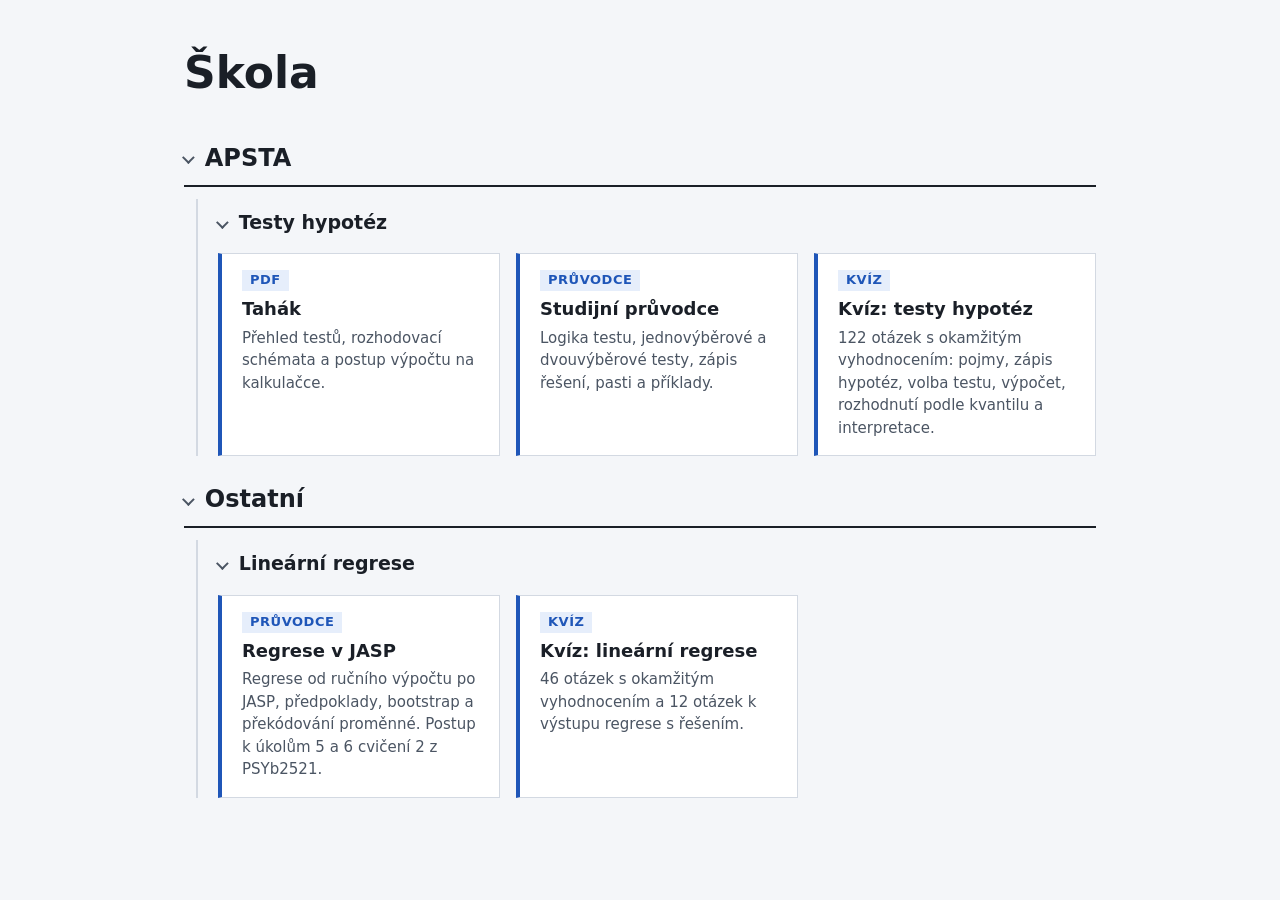
==== index.html @ a4db2818 "Rebuild the regression quiz on the shared quiz template The quiz moves to kviz-linearni-regrese.html" ====
<!doctype html>
<html lang="cs">
<head>
  <meta charset="utf-8">
  <meta name="viewport" content="width=device-width, initial-scale=1">
  <title>Škola</title>
  <link rel="stylesheet" href="assets/site.css">
</head>
<body>
  <main>
    <h1>Škola</h1>
    <details class="folder folder-subject" open>
      <summary>APSTA</summary>
      <details class="folder folder-topic" open>
        <summary>Testy hypotéz</summary>
        <ul class="grid">
          <li><a class="card" href="apsta/testy-hypotez/tahak-testy-hypotez.pdf"><span class="type">PDF</span><strong>Tahák</strong><span class="d">Přehled testů, rozhodovací schémata a postup výpočtu na kalkulačce.</span></a></li>
          <li><a class="card" href="apsta/testy-hypotez/pruvodce.html"><span class="type">Průvodce</span><strong>Studijní průvodce</strong><span class="d">Logika testu, jednovýběrové a dvouvýběrové testy, zápis řešení, pasti a příklady.</span></a></li>
          <li><a class="card" href="apsta/testy-hypotez/kviz-testy-hypotez.html"><span class="type">Kvíz</span><strong>Kvíz: testy hypotéz</strong><span class="d">122 otázek s okamžitým vyhodnocením: pojmy, zápis hypotéz, volba testu, výpočet, rozhodnutí podle kvantilu a interpretace.</span></a></li>
        </ul>
      </details>
    </details>
    <details class="folder folder-subject" open>
      <summary>Ostatní</summary>
      <details class="folder folder-topic" open>
        <summary>Lineární regrese</summary>
        <ul class="grid">
          <li><a class="card" href="ostatni/linearni-regrese/pruvodce.html"><span class="type">Průvodce</span><strong>Regrese v JASP</strong><span class="d">Regrese od ručního výpočtu po JASP, předpoklady, bootstrap a překódování proměnné. Postup k úkolům 5 a 6 cvičení 2 z PSYb2521.</span></a></li>
          <li><a class="card" href="ostatni/linearni-regrese/kviz-linearni-regrese.html"><span class="type">Kvíz</span><strong>Kvíz: lineární regrese</strong><span class="d">46 otázek s okamžitým vyhodnocením a 12 otázek k výstupu regrese s řešením.</span></a></li>
        </ul>
      </details>
    </details>
  </main>
</body>
</html>
---- assets/site.css ----
:root {
  --bg: #f4f6f9;
  --surface: #ffffff;
  --ink: #1a1f27;
  --ink-2: #4b5563;
  --line: #d3d9e2;
  --accent: #1f56b8;
  --accent-soft: #e6eefb;
  --font: system-ui, -apple-system, "Segoe UI", Roboto, "Helvetica Neue", Arial, sans-serif;
  --mono: ui-monospace, "SF Mono", Menlo, Consolas, monospace;
  color-scheme: light;
}
@media (prefers-color-scheme: dark) {
  :root {
    --bg: #111418;
    --surface: #1a1f26;
    --ink: #e9ecf1;
    --ink-2: #aab2bf;
    --line: #333b47;
    --accent: #8db4ff;
    --accent-soft: #232d3f;
    color-scheme: dark;
  }
}

*, *::before, *::after { box-sizing: border-box; }
body {
  margin: 0;
  background: var(--bg);
  color: var(--ink);
  font: 400 1.0625rem / 1.6 var(--font);
  -webkit-font-smoothing: antialiased;
}
::selection { background: var(--accent); color: var(--bg); }
:focus-visible { outline: 2px solid var(--accent); outline-offset: 3px; }
a { color: var(--accent); text-underline-offset: 3px; }

main { max-width: 60rem; margin: 0 auto; padding: 3rem 1.5rem 4rem; }
@media (max-width: 40em) { main { padding: 1.75rem 1rem 3rem; } }
h1 { margin: 0 0 2rem; font-size: clamp(2rem, 6vw, 2.75rem); line-height: 1.15; font-weight: 700; }
.crumb { margin: 0 0 1.5rem; font-size: 0.9375rem; }

/* Folders on the index page. */
.folder { margin: 0 0 1rem; }
.folder > summary {
  display: flex;
  align-items: center;
  gap: 0.75rem;
  padding: 0.5rem 0;
  cursor: pointer;
  list-style: none;
  font-weight: 700;
}
.folder > summary::-webkit-details-marker { display: none; }
.folder > summary::before {
  content: "";
  flex: none;
  width: 0.55rem;
  height: 0.55rem;
  border-right: 2px solid var(--ink-2);
  border-bottom: 2px solid var(--ink-2);
  transform: rotate(-45deg);
  transition: transform 0.15s;
}
.folder[open] > summary::before { transform: rotate(45deg); }
.folder > summary:hover { color: var(--accent); }
.folder-subject > summary { font-size: 1.5rem; border-bottom: 2px solid var(--ink); }
.folder-topic { margin: 0.75rem 0 0 0.75rem; padding-left: 1.25rem; border-left: 2px solid var(--line); }
.folder-topic > summary { font-size: 1.1875rem; }

.grid { display: grid; grid-template-columns: repeat(auto-fill, minmax(min(100%, 17rem), 1fr)); gap: 1rem; margin: 0.5rem 0 1rem; padding: 0; list-style: none; }
.card {
  display: flex;
  flex-direction: column;
  gap: 0.375rem;
  height: 100%;
  padding: 1rem 1.25rem;
  background: var(--surface);
  border: 1px solid var(--line);
  border-left: 4px solid var(--accent);
  color: var(--ink);
  text-decoration: none;
  transition: border-color 0.15s, background 0.15s;
}
.card:hover { border-color: var(--accent); background: var(--accent-soft); }
.card .type { align-self: flex-start; padding: 0 0.5rem; background: var(--accent-soft); color: var(--accent); font-size: 0.8125rem; font-weight: 700; letter-spacing: 0.04em; text-transform: uppercase; }
.card:hover .type { background: var(--surface); }
.card strong { font-size: 1.125rem; line-height: 1.3; }
.card .d { color: var(--ink-2); font-size: 0.9375rem; line-height: 1.5; }

/* Text of a study guide rendered from Markdown by md.js. */
.doc { max-width: 46rem; }
.doc h1 { margin: 0 0 1.25rem; font-size: clamp(1.75rem, 5vw, 2.25rem); }
.doc h2 { margin: 3rem 0 1rem; padding-top: 1.25rem; border-top: 2px solid var(--ink); font-size: 1.5rem; line-height: 1.3; }
.doc h3 { margin: 2rem 0 0.5rem; font-size: 1.1875rem; line-height: 1.35; color: var(--accent); }
.doc h4 { margin: 1.5rem 0 0.5rem; font-size: 1.0625rem; }
.doc p, .doc ul, .doc ol { margin: 0 0 1rem; }
.doc ul, .doc ol { padding-left: 1.5rem; }
.doc li { margin-bottom: 0.375rem; }
.doc code { padding: 0.1rem 0.35rem; background: var(--accent-soft); font: 0.9em var(--mono); }
.doc .scroll { margin: 0 0 1.25rem; overflow-x: auto; }
.doc table { border-collapse: collapse; background: var(--surface); font-size: 0.9375rem; line-height: 1.45; }
.doc th, .doc td { padding: 0.5rem 0.75rem; border: 1px solid var(--line); text-align: left; vertical-align: top; }
.doc th { background: var(--accent-soft); }
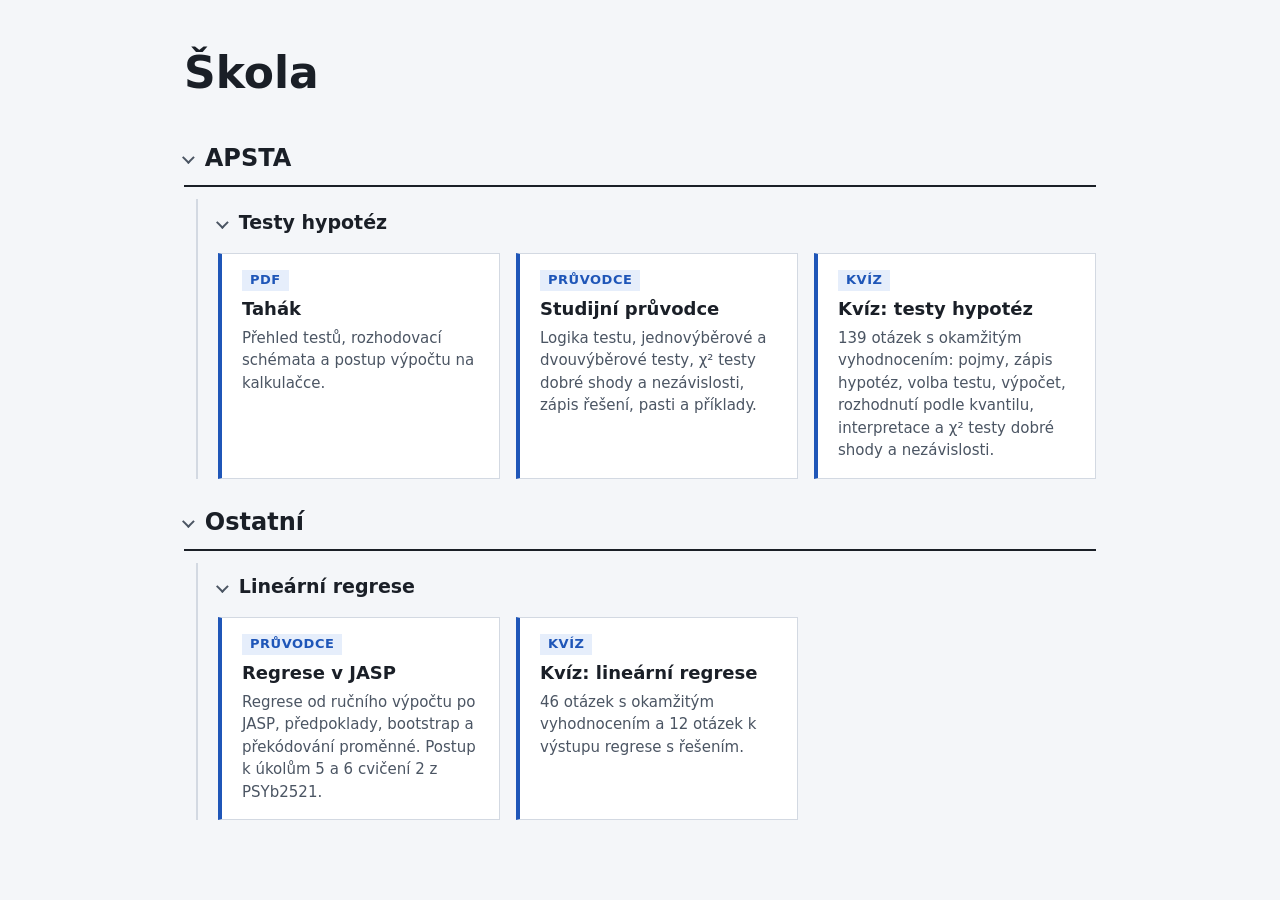
==== commit 0248b6b1: "Add chi-square goodness-of-fit and independence tests to the APSTA guide and quiz The guide gets a c" ====
--- a/index.html
+++ b/index.html
@@ -15,8 +15,8 @@
         <summary>Testy hypotéz</summary>
         <ul class="grid">
           <li><a class="card" href="apsta/testy-hypotez/tahak-testy-hypotez.pdf"><span class="type">PDF</span><strong>Tahák</strong><span class="d">Přehled testů, rozhodovací schémata a postup výpočtu na kalkulačce.</span></a></li>
-          <li><a class="card" href="apsta/testy-hypotez/pruvodce.html"><span class="type">Průvodce</span><strong>Studijní průvodce</strong><span class="d">Logika testu, jednovýběrové a dvouvýběrové testy, zápis řešení, pasti a příklady.</span></a></li>
-          <li><a class="card" href="apsta/testy-hypotez/kviz-testy-hypotez.html"><span class="type">Kvíz</span><strong>Kvíz: testy hypotéz</strong><span class="d">122 otázek s okamžitým vyhodnocením: pojmy, zápis hypotéz, volba testu, výpočet, rozhodnutí podle kvantilu a interpretace.</span></a></li>
+          <li><a class="card" href="apsta/testy-hypotez/pruvodce.html"><span class="type">Průvodce</span><strong>Studijní průvodce</strong><span class="d">Logika testu, jednovýběrové a dvouvýběrové testy, χ² testy dobré shody a nezávislosti, zápis řešení, pasti a příklady.</span></a></li>
+          <li><a class="card" href="apsta/testy-hypotez/kviz-testy-hypotez.html"><span class="type">Kvíz</span><strong>Kvíz: testy hypotéz</strong><span class="d">139 otázek s okamžitým vyhodnocením: pojmy, zápis hypotéz, volba testu, výpočet, rozhodnutí podle kvantilu, interpretace a χ² testy dobré shody a nezávislosti.</span></a></li>
         </ul>
       </details>
     </details>
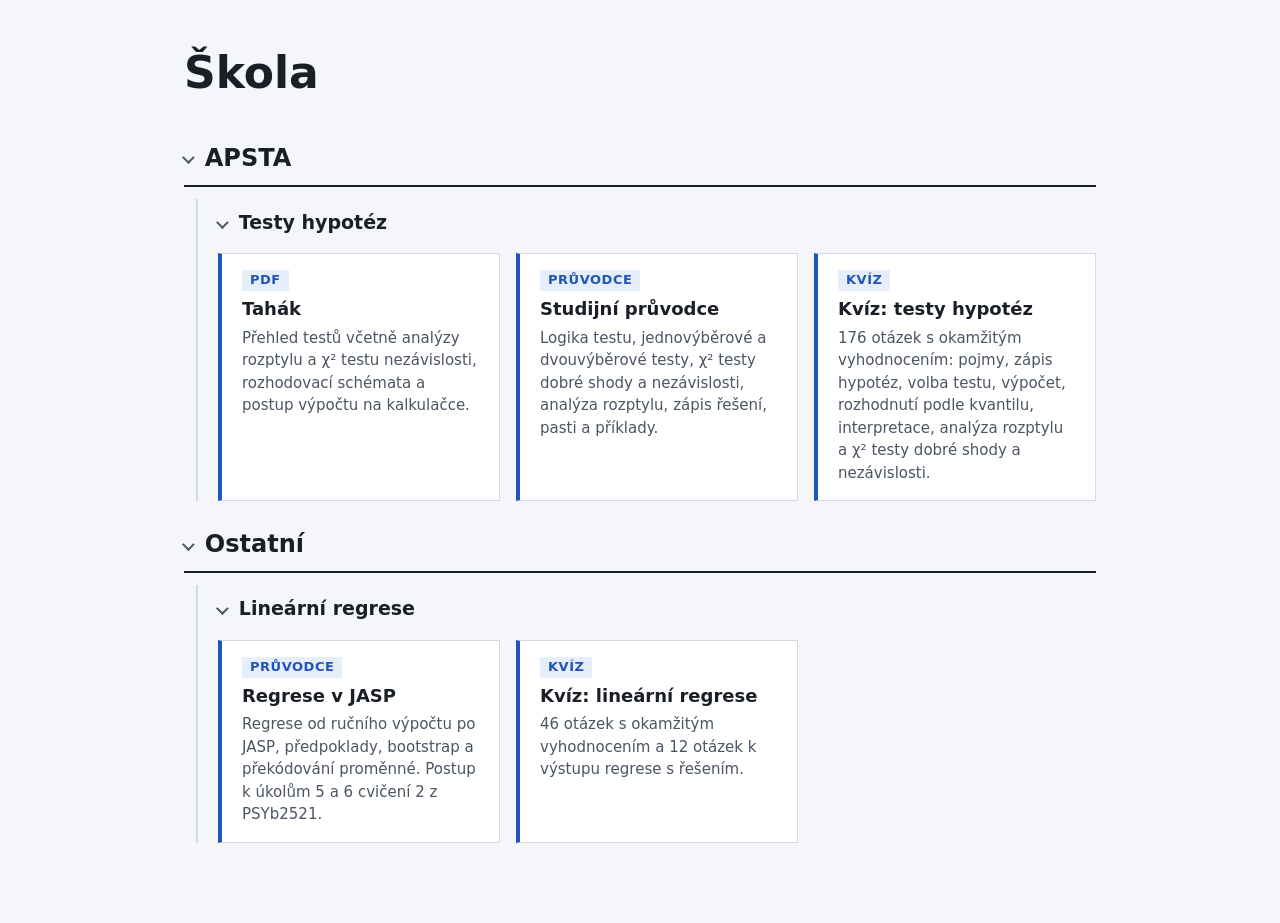
==== commit a2895938: "Add analysis of variance to the APSTA quiz, guide and cheat sheet The quiz gets an "Analýza rozptylu" ====
--- a/index.html
+++ b/index.html
@@ -14,9 +14,9 @@
       <details class="folder folder-topic" open>
         <summary>Testy hypotéz</summary>
         <ul class="grid">
-          <li><a class="card" href="apsta/testy-hypotez/tahak-testy-hypotez.pdf"><span class="type">PDF</span><strong>Tahák</strong><span class="d">Přehled testů, rozhodovací schémata a postup výpočtu na kalkulačce.</span></a></li>
-          <li><a class="card" href="apsta/testy-hypotez/pruvodce.html"><span class="type">Průvodce</span><strong>Studijní průvodce</strong><span class="d">Logika testu, jednovýběrové a dvouvýběrové testy, χ² testy dobré shody a nezávislosti, zápis řešení, pasti a příklady.</span></a></li>
-          <li><a class="card" href="apsta/testy-hypotez/kviz-testy-hypotez.html"><span class="type">Kvíz</span><strong>Kvíz: testy hypotéz</strong><span class="d">139 otázek s okamžitým vyhodnocením: pojmy, zápis hypotéz, volba testu, výpočet, rozhodnutí podle kvantilu, interpretace a χ² testy dobré shody a nezávislosti.</span></a></li>
+          <li><a class="card" href="apsta/testy-hypotez/tahak-testy-hypotez.pdf"><span class="type">PDF</span><strong>Tahák</strong><span class="d">Přehled testů včetně analýzy rozptylu a χ² testu nezávislosti, rozhodovací schémata a postup výpočtu na kalkulačce.</span></a></li>
+          <li><a class="card" href="apsta/testy-hypotez/pruvodce.html"><span class="type">Průvodce</span><strong>Studijní průvodce</strong><span class="d">Logika testu, jednovýběrové a dvouvýběrové testy, χ² testy dobré shody a nezávislosti, analýza rozptylu, zápis řešení, pasti a příklady.</span></a></li>
+          <li><a class="card" href="apsta/testy-hypotez/kviz-testy-hypotez.html"><span class="type">Kvíz</span><strong>Kvíz: testy hypotéz</strong><span class="d">176 otázek s okamžitým vyhodnocením: pojmy, zápis hypotéz, volba testu, výpočet, rozhodnutí podle kvantilu, interpretace, analýza rozptylu a χ² testy dobré shody a nezávislosti.</span></a></li>
         </ul>
       </details>
     </details>
--- a/assets/site.css
+++ b/assets/site.css
@@ -6,6 +6,11 @@
   --line: #d3d9e2;
   --accent: #1f56b8;
   --accent-soft: #e6eefb;
+  --ok: #1f6b47;
+  --ok-soft: #e3f1e6;
+  --bad: #b3261e;
+  --bad-soft: #fbe7e5;
+  --mark: #fdf0a0;
   --font: system-ui, -apple-system, "Segoe UI", Roboto, "Helvetica Neue", Arial, sans-serif;
   --mono: ui-monospace, "SF Mono", Menlo, Consolas, monospace;
   color-scheme: light;
@@ -19,6 +24,11 @@
     --line: #333b47;
     --accent: #8db4ff;
     --accent-soft: #232d3f;
+    --ok: #7fd4a5;
+    --ok-soft: #1c3328;
+    --bad: #ff9a92;
+    --bad-soft: #3d2220;
+    --mark: #4d4416;
     color-scheme: dark;
   }
 }
@@ -102,3 +112,17 @@
 .doc table { border-collapse: collapse; background: var(--surface); font-size: 0.9375rem; line-height: 1.45; }
 .doc th, .doc td { padding: 0.5rem 0.75rem; border: 1px solid var(--line); text-align: left; vertical-align: top; }
 .doc th { background: var(--accent-soft); }
+.doc mark { padding: 0 0.15rem; background: var(--mark); color: inherit; }
+.doc figure { margin: 0 0 1.25rem; padding: 1rem; background: var(--surface); border: 1px solid var(--line); }
+.doc figure img { display: block; width: 100%; max-width: 32rem; height: auto; margin: 0 auto; }
+.doc figcaption { margin-top: 0.75rem; color: var(--ink-2); font-size: 0.9375rem; line-height: 1.45; }
+.doc .box { margin: 0 0 1.25rem; padding: 0.875rem 1.125rem 0.125rem; background: var(--surface); border: 1px solid var(--line); border-left: 4px solid var(--ink-2); }
+.doc .box-title { margin: 0 0 0.5rem; font-size: 0.8125rem; font-weight: 700; letter-spacing: 0.04em; text-transform: uppercase; }
+.doc .box-sum { background: var(--accent-soft); border-left-color: var(--accent); }
+.doc .box-sum .box-title { color: var(--accent); }
+.doc .box-warn { background: var(--bad-soft); border-left-color: var(--bad); }
+.doc .box-warn .box-title { color: var(--bad); }
+.doc .box-exam { background: var(--ok-soft); border-left-color: var(--ok); }
+.doc .box-exam .box-title { color: var(--ok); }
+.doc .box table { font-size: 0.875rem; }
+.doc .box th, .doc .box td { padding: 0.375rem 0.5rem; }
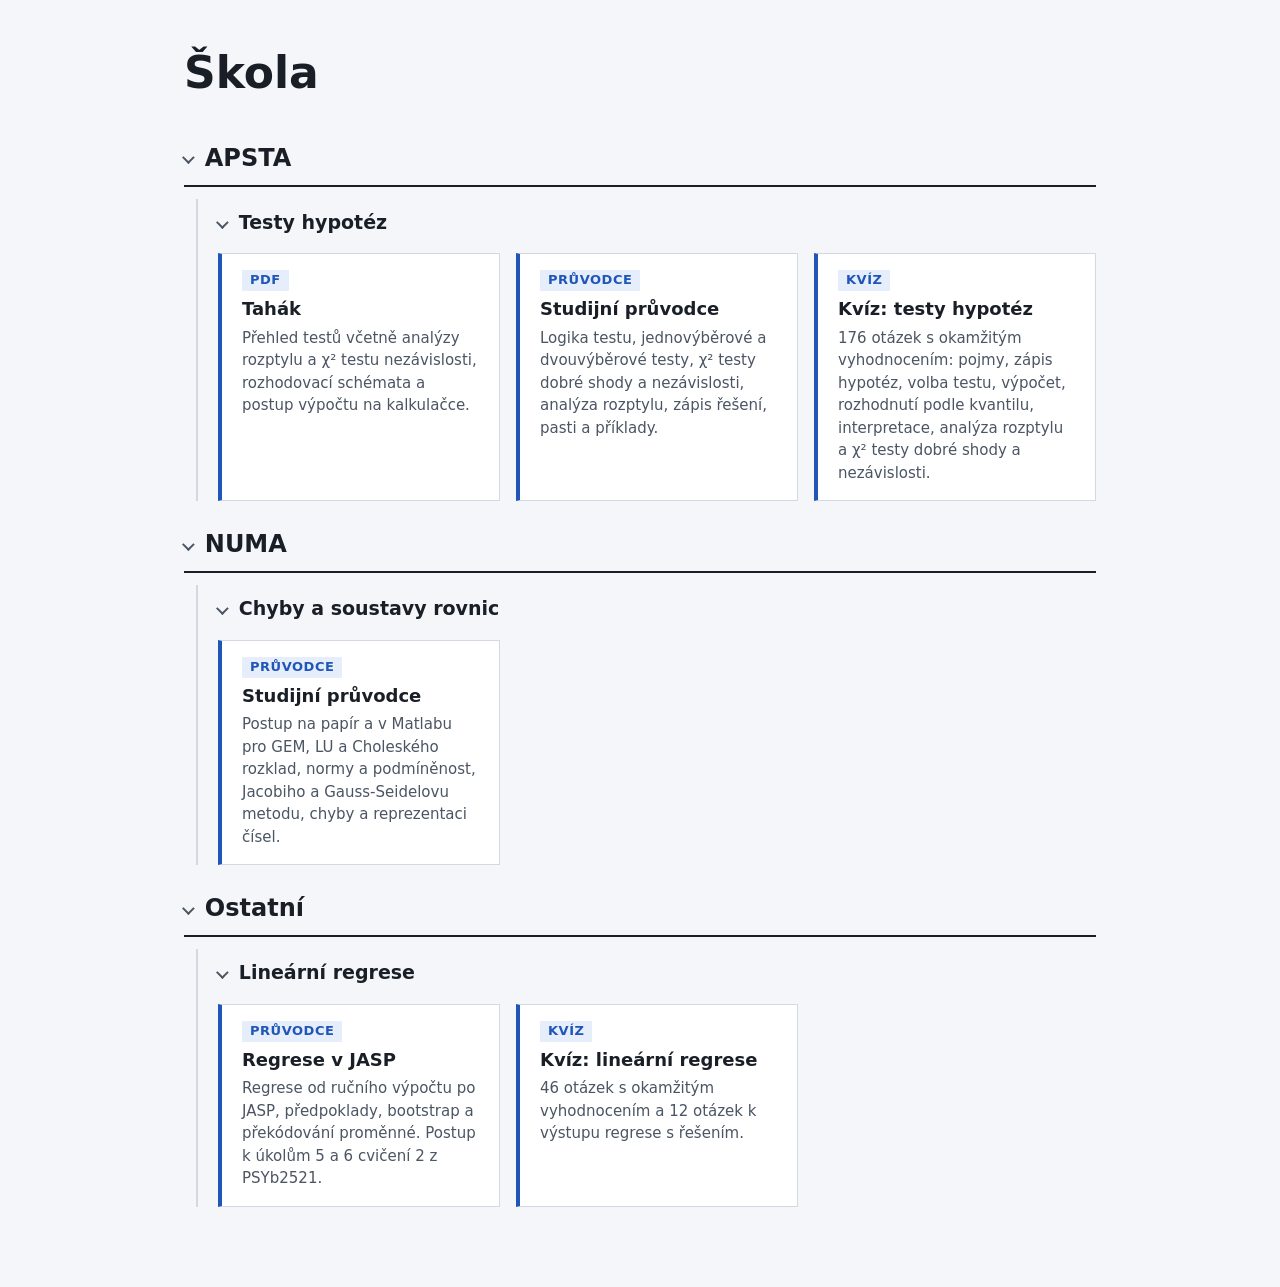
==== commit 62ea088a: "Add the NUMA subject with a study guide on errors and linear systems Add numa/chyby-a-soustavy-rovni" ====
--- a/index.html
+++ b/index.html
@@ -21,6 +21,15 @@
       </details>
     </details>
     <details class="folder folder-subject" open>
+      <summary>NUMA</summary>
+      <details class="folder folder-topic" open>
+        <summary>Chyby a soustavy rovnic</summary>
+        <ul class="grid">
+          <li><a class="card" href="numa/chyby-a-soustavy-rovnic/pruvodce.html"><span class="type">Průvodce</span><strong>Studijní průvodce</strong><span class="d">Postup na papír a v Matlabu pro GEM, LU a Choleského rozklad, normy a podmíněnost, Jacobiho a Gauss-Seidelovu metodu, chyby a reprezentaci čísel.</span></a></li>
+        </ul>
+      </details>
+    </details>
+    <details class="folder folder-subject" open>
       <summary>Ostatní</summary>
       <details class="folder folder-topic" open>
         <summary>Lineární regrese</summary>
--- a/assets/site.css
+++ b/assets/site.css
@@ -108,6 +108,8 @@
 .doc ul, .doc ol { padding-left: 1.5rem; }
 .doc li { margin-bottom: 0.375rem; }
 .doc code { padding: 0.1rem 0.35rem; background: var(--accent-soft); font: 0.9em var(--mono); }
+.doc pre { margin: 0 0 1.25rem; padding: 0.75rem 1rem; overflow-x: auto; background: var(--surface); border: 1px solid var(--line); font: 0.875rem / 1.55 var(--mono); }
+.doc pre code { padding: 0; background: none; font: inherit; }
 .doc .scroll { margin: 0 0 1.25rem; overflow-x: auto; }
 .doc table { border-collapse: collapse; background: var(--surface); font-size: 0.9375rem; line-height: 1.45; }
 .doc th, .doc td { padding: 0.5rem 0.75rem; border: 1px solid var(--line); text-align: left; vertical-align: top; }
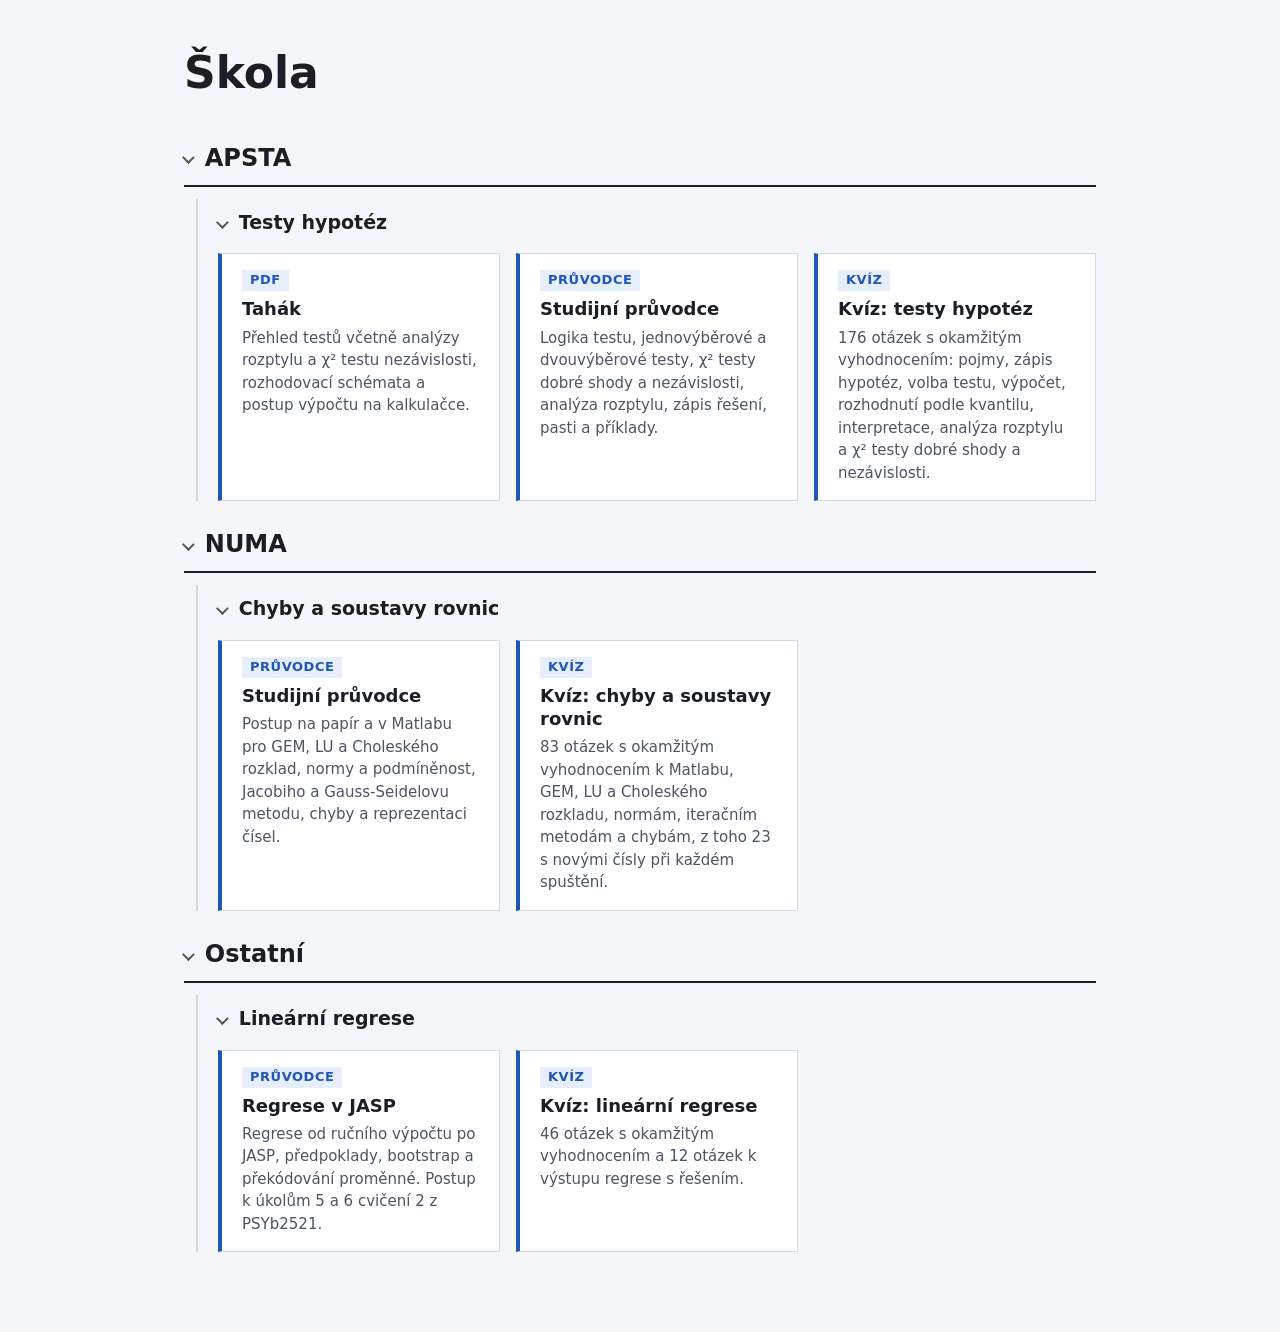
==== commit 450ab898: "Add an 83-question quiz on errors and linear systems to NUMA The quiz is a copy of the hypothesis te" ====
--- a/index.html
+++ b/index.html
@@ -26,6 +26,7 @@
         <summary>Chyby a soustavy rovnic</summary>
         <ul class="grid">
           <li><a class="card" href="numa/chyby-a-soustavy-rovnic/pruvodce.html"><span class="type">Průvodce</span><strong>Studijní průvodce</strong><span class="d">Postup na papír a v Matlabu pro GEM, LU a Choleského rozklad, normy a podmíněnost, Jacobiho a Gauss-Seidelovu metodu, chyby a reprezentaci čísel.</span></a></li>
+          <li><a class="card" href="numa/chyby-a-soustavy-rovnic/kviz-chyby-a-soustavy-rovnic.html"><span class="type">Kvíz</span><strong>Kvíz: chyby a soustavy rovnic</strong><span class="d">83 otázek s okamžitým vyhodnocením k Matlabu, GEM, LU a Choleského rozkladu, normám, iteračním metodám a chybám, z toho 23 s novými čísly při každém spuštění.</span></a></li>
         </ul>
       </details>
     </details>
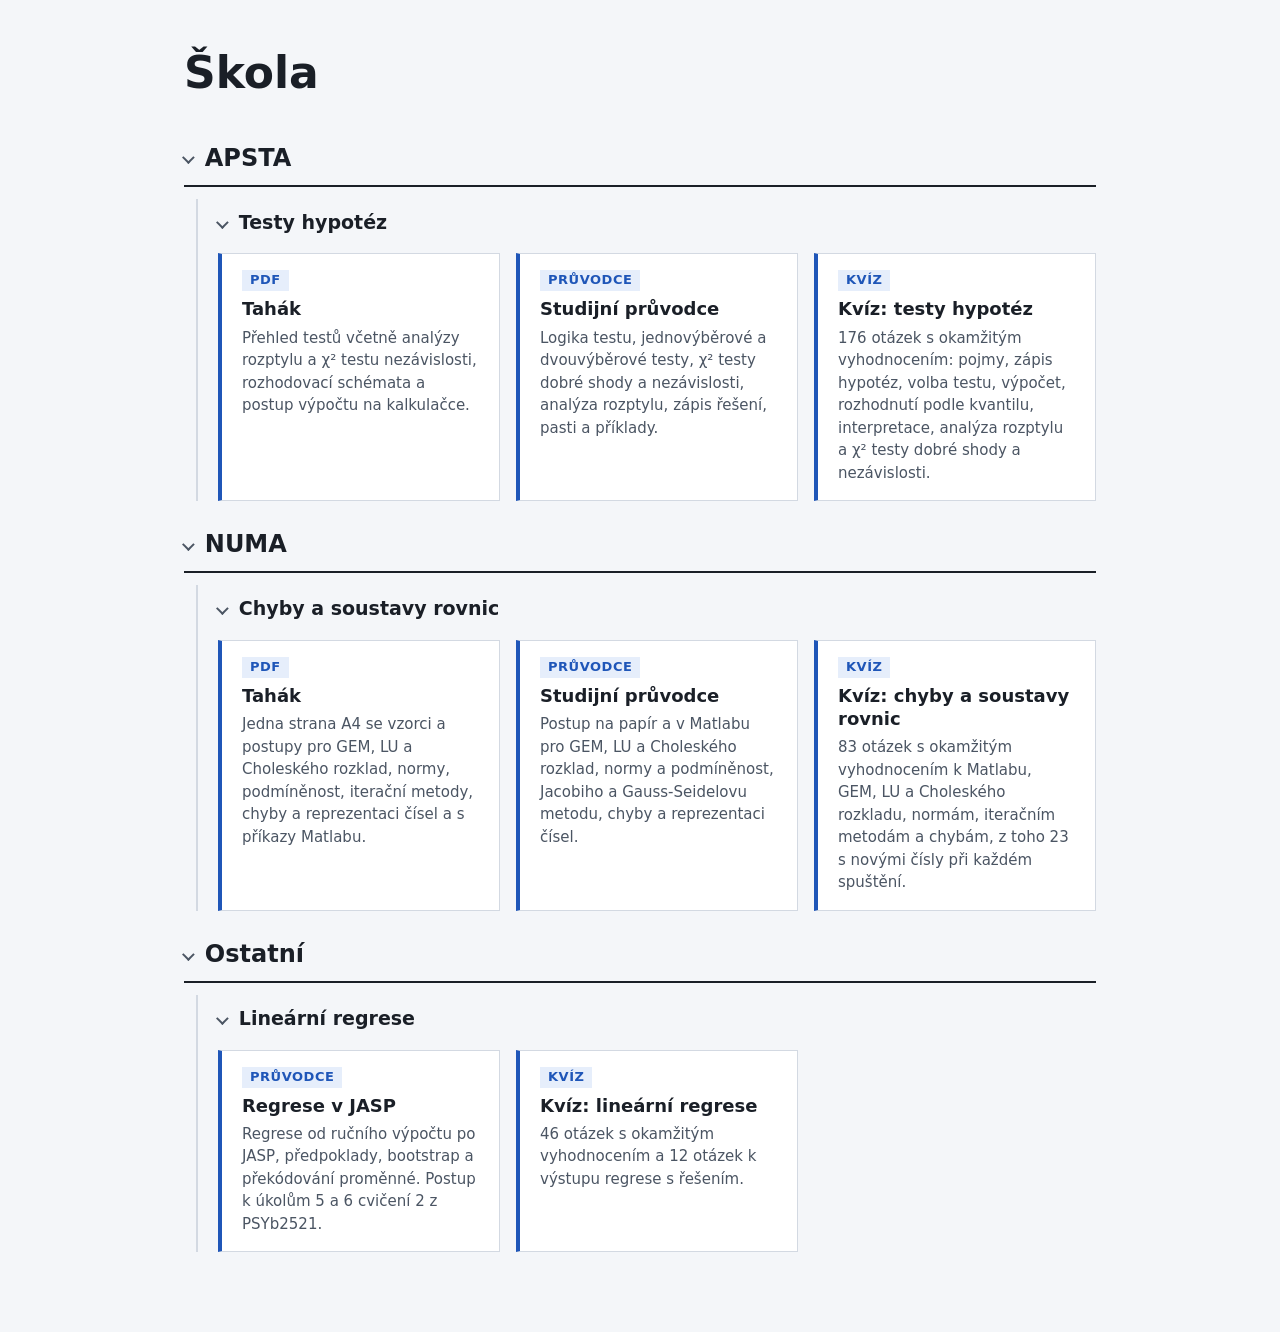
==== commit 8f71007a: "Add a one-page tahák on errors and linear systems to NUMA The Typst source has the formulas and pape" ====
--- a/index.html
+++ b/index.html
@@ -25,6 +25,7 @@
       <details class="folder folder-topic" open>
         <summary>Chyby a soustavy rovnic</summary>
         <ul class="grid">
+          <li><a class="card" href="numa/chyby-a-soustavy-rovnic/tahak-chyby-a-soustavy-rovnic.pdf"><span class="type">PDF</span><strong>Tahák</strong><span class="d">Jedna strana A4 se vzorci a postupy pro GEM, LU a Choleského rozklad, normy, podmíněnost, iterační metody, chyby a reprezentaci čísel a s příkazy Matlabu.</span></a></li>
           <li><a class="card" href="numa/chyby-a-soustavy-rovnic/pruvodce.html"><span class="type">Průvodce</span><strong>Studijní průvodce</strong><span class="d">Postup na papír a v Matlabu pro GEM, LU a Choleského rozklad, normy a podmíněnost, Jacobiho a Gauss-Seidelovu metodu, chyby a reprezentaci čísel.</span></a></li>
           <li><a class="card" href="numa/chyby-a-soustavy-rovnic/kviz-chyby-a-soustavy-rovnic.html"><span class="type">Kvíz</span><strong>Kvíz: chyby a soustavy rovnic</strong><span class="d">83 otázek s okamžitým vyhodnocením k Matlabu, GEM, LU a Choleského rozkladu, normám, iteračním metodám a chybám, z toho 23 s novými čísly při každém spuštění.</span></a></li>
         </ul>
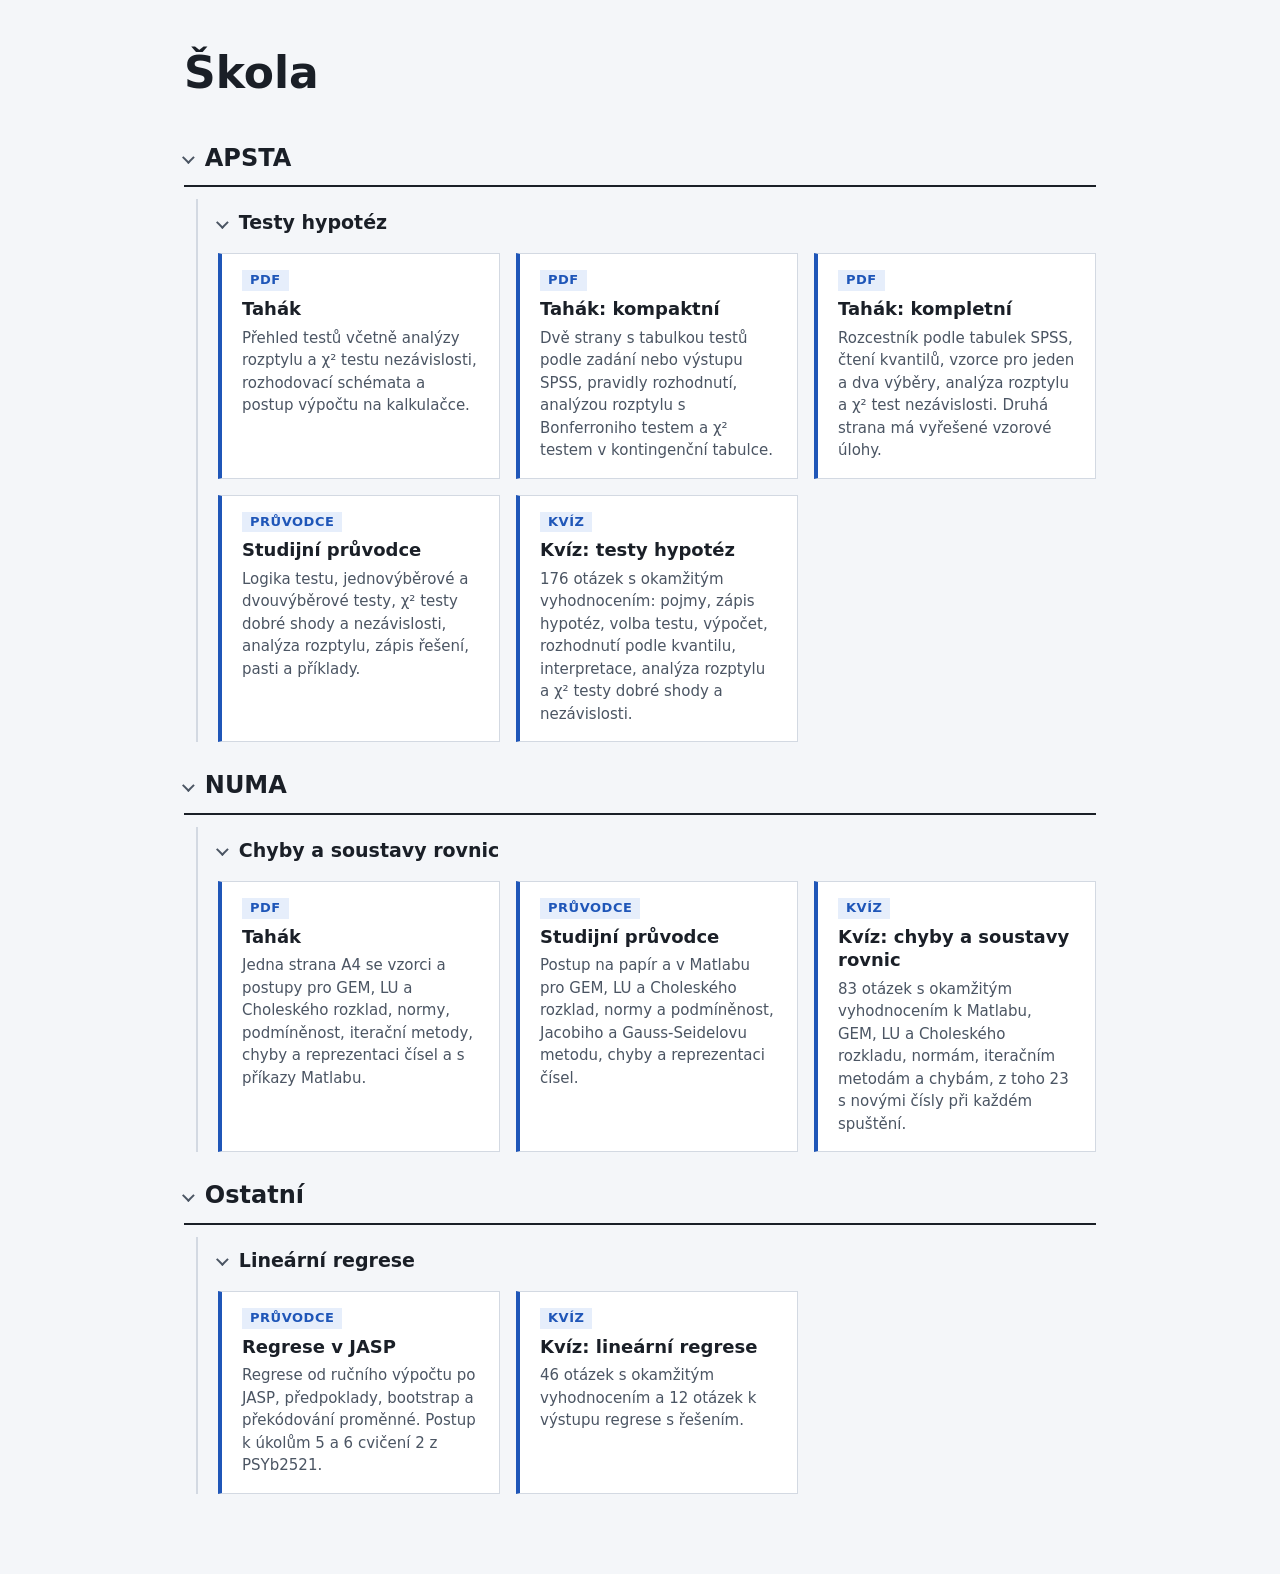
==== commit d7d14881: "Add compact and complete hypothesis test cheat sheets to APSTA" ====
--- a/index.html
+++ b/index.html
@@ -15,6 +15,8 @@
         <summary>Testy hypotéz</summary>
         <ul class="grid">
           <li><a class="card" href="apsta/testy-hypotez/tahak-testy-hypotez.pdf"><span class="type">PDF</span><strong>Tahák</strong><span class="d">Přehled testů včetně analýzy rozptylu a χ² testu nezávislosti, rozhodovací schémata a postup výpočtu na kalkulačce.</span></a></li>
+          <li><a class="card" href="apsta/testy-hypotez/tahak-testy-hypotez-kompaktni.pdf"><span class="type">PDF</span><strong>Tahák: kompaktní</strong><span class="d">Dvě strany s tabulkou testů podle zadání nebo výstupu SPSS, pravidly rozhodnutí, analýzou rozptylu s Bonferroniho testem a χ² testem v kontingenční tabulce.</span></a></li>
+          <li><a class="card" href="apsta/testy-hypotez/tahak-testy-hypotez-kompletni.pdf"><span class="type">PDF</span><strong>Tahák: kompletní</strong><span class="d">Rozcestník podle tabulek SPSS, čtení kvantilů, vzorce pro jeden a dva výběry, analýza rozptylu a χ² test nezávislosti. Druhá strana má vyřešené vzorové úlohy.</span></a></li>
           <li><a class="card" href="apsta/testy-hypotez/pruvodce.html"><span class="type">Průvodce</span><strong>Studijní průvodce</strong><span class="d">Logika testu, jednovýběrové a dvouvýběrové testy, χ² testy dobré shody a nezávislosti, analýza rozptylu, zápis řešení, pasti a příklady.</span></a></li>
           <li><a class="card" href="apsta/testy-hypotez/kviz-testy-hypotez.html"><span class="type">Kvíz</span><strong>Kvíz: testy hypotéz</strong><span class="d">176 otázek s okamžitým vyhodnocením: pojmy, zápis hypotéz, volba testu, výpočet, rozhodnutí podle kvantilu, interpretace, analýza rozptylu a χ² testy dobré shody a nezávislosti.</span></a></li>
         </ul>
--- a/assets/site.css
+++ b/assets/site.css
@@ -111,6 +111,24 @@
 .doc pre { margin: 0 0 1.25rem; padding: 0.75rem 1rem; overflow-x: auto; background: var(--surface); border: 1px solid var(--line); font: 0.875rem / 1.55 var(--mono); }
 .doc pre code { padding: 0; background: none; font: inherit; }
 .doc .scroll { margin: 0 0 1.25rem; overflow-x: auto; }
+/* Hand calculations from ```matice blocks. A matrix sits between square brackets drawn with
+   borders, and its rows share one row height with the row operations beside it. */
+.doc .calc { --row: 1.6rem; margin: 0 0 1.25rem; padding: 0.875rem 1rem; overflow-x: auto; background: var(--surface); border: 1px solid var(--line); }
+.doc .chain { display: flex; flex-wrap: wrap; align-items: center; gap: 0.75rem 0.5rem; }
+.doc .unit { display: inline-flex; flex-wrap: wrap; align-items: center; gap: 0.5rem; }
+.doc .mg { display: inline-flex; align-items: center; gap: 0.5rem; }
+.doc .mat { position: relative; display: inline-grid; grid-template-columns: repeat(var(--n), auto); padding: 0.2rem 0.3em; justify-items: stretch; text-align: center; line-height: var(--row); font-variant-numeric: tabular-nums; }
+.doc .mat::before, .doc .mat::after { content: ""; position: absolute; top: 0; bottom: 0; width: 0.32em; border-block: 1.5px solid var(--ink); }
+.doc .mat::before { left: 0; border-left: 1.5px solid var(--ink); }
+.doc .mat::after { right: 0; border-right: 1.5px solid var(--ink); }
+.doc .mat span { padding: 0 0.35em; }
+.doc .mat .z { color: var(--ink-2); }
+.doc .mat .new { background: var(--mark); }
+.doc .mat .pv { outline: 1.5px solid var(--accent); outline-offset: -1px; }
+.doc .ops { display: inline-grid; padding: 0.2rem 0; line-height: var(--row); font-size: 0.8125rem; color: var(--ink-2); white-space: nowrap; }
+.doc .arrow { display: inline-flex; flex-direction: column; align-items: center; color: var(--ink-2); font-size: 0.8125rem; line-height: 1.1; }
+.doc .arrow b { color: var(--ink); font-size: 1.25rem; font-weight: 400; }
+.doc .calc .steps { margin: 0.75rem 0 0; padding: 0; list-style: none; font-size: 0.9375rem; }
 .doc table { border-collapse: collapse; background: var(--surface); font-size: 0.9375rem; line-height: 1.45; }
 .doc th, .doc td { padding: 0.5rem 0.75rem; border: 1px solid var(--line); text-align: left; vertical-align: top; }
 .doc th { background: var(--accent-soft); }
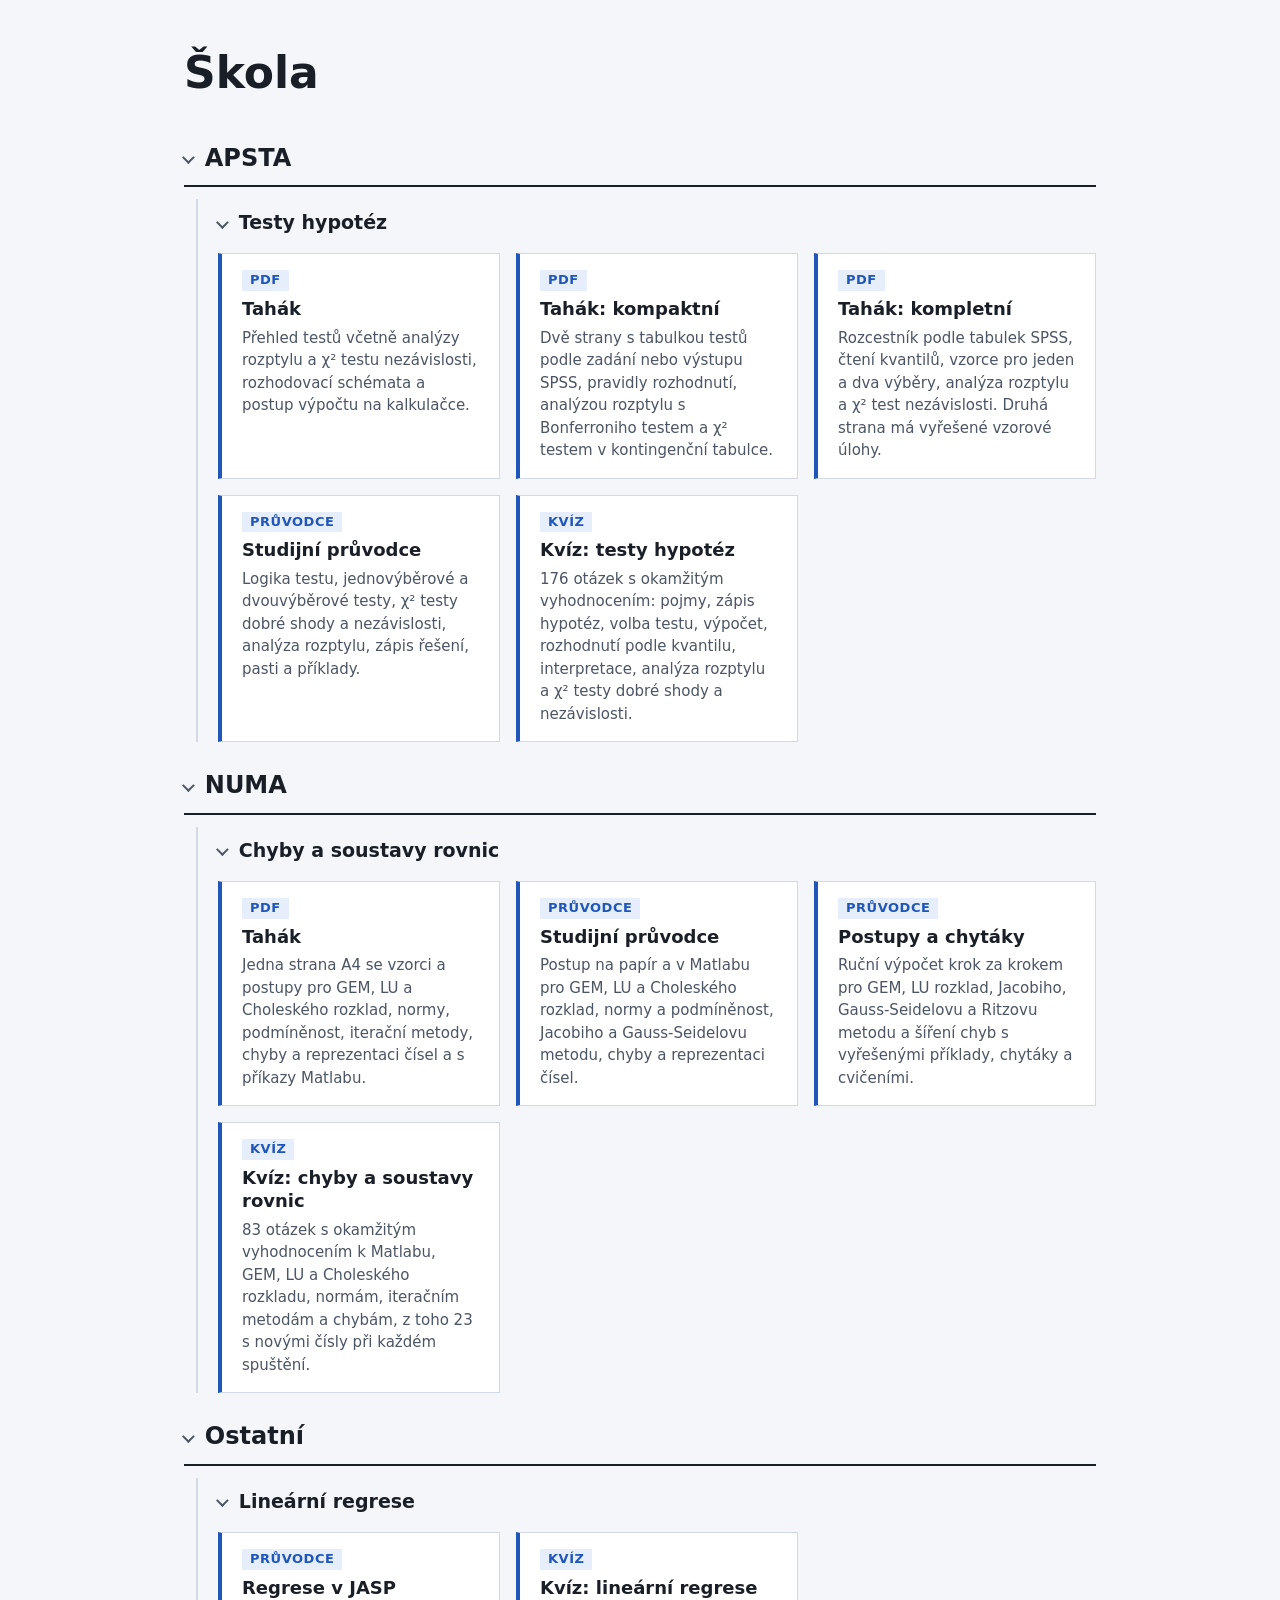
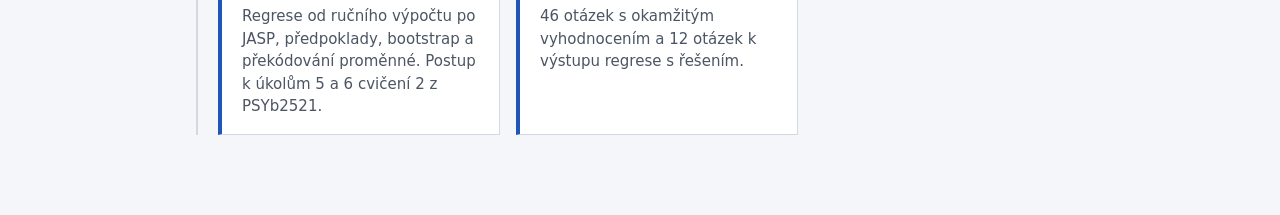
==== commit 3bc63648: "Add a NUMA guide with hand-calculation steps and traps The guide covers Gaussian elimination, LU dec" ====
--- a/index.html
+++ b/index.html
@@ -29,6 +29,7 @@
         <ul class="grid">
           <li><a class="card" href="numa/chyby-a-soustavy-rovnic/tahak-chyby-a-soustavy-rovnic.pdf"><span class="type">PDF</span><strong>Tahák</strong><span class="d">Jedna strana A4 se vzorci a postupy pro GEM, LU a Choleského rozklad, normy, podmíněnost, iterační metody, chyby a reprezentaci čísel a s příkazy Matlabu.</span></a></li>
           <li><a class="card" href="numa/chyby-a-soustavy-rovnic/pruvodce.html"><span class="type">Průvodce</span><strong>Studijní průvodce</strong><span class="d">Postup na papír a v Matlabu pro GEM, LU a Choleského rozklad, normy a podmíněnost, Jacobiho a Gauss-Seidelovu metodu, chyby a reprezentaci čísel.</span></a></li>
+          <li><a class="card" href="numa/chyby-a-soustavy-rovnic/postupy.html"><span class="type">Průvodce</span><strong>Postupy a chytáky</strong><span class="d">Ruční výpočet krok za krokem pro GEM, LU rozklad, Jacobiho, Gauss-Seidelovu a Ritzovu metodu a šíření chyb s vyřešenými příklady, chytáky a cvičeními.</span></a></li>
           <li><a class="card" href="numa/chyby-a-soustavy-rovnic/kviz-chyby-a-soustavy-rovnic.html"><span class="type">Kvíz</span><strong>Kvíz: chyby a soustavy rovnic</strong><span class="d">83 otázek s okamžitým vyhodnocením k Matlabu, GEM, LU a Choleského rozkladu, normám, iteračním metodám a chybám, z toho 23 s novými čísly při každém spuštění.</span></a></li>
         </ul>
       </details>
